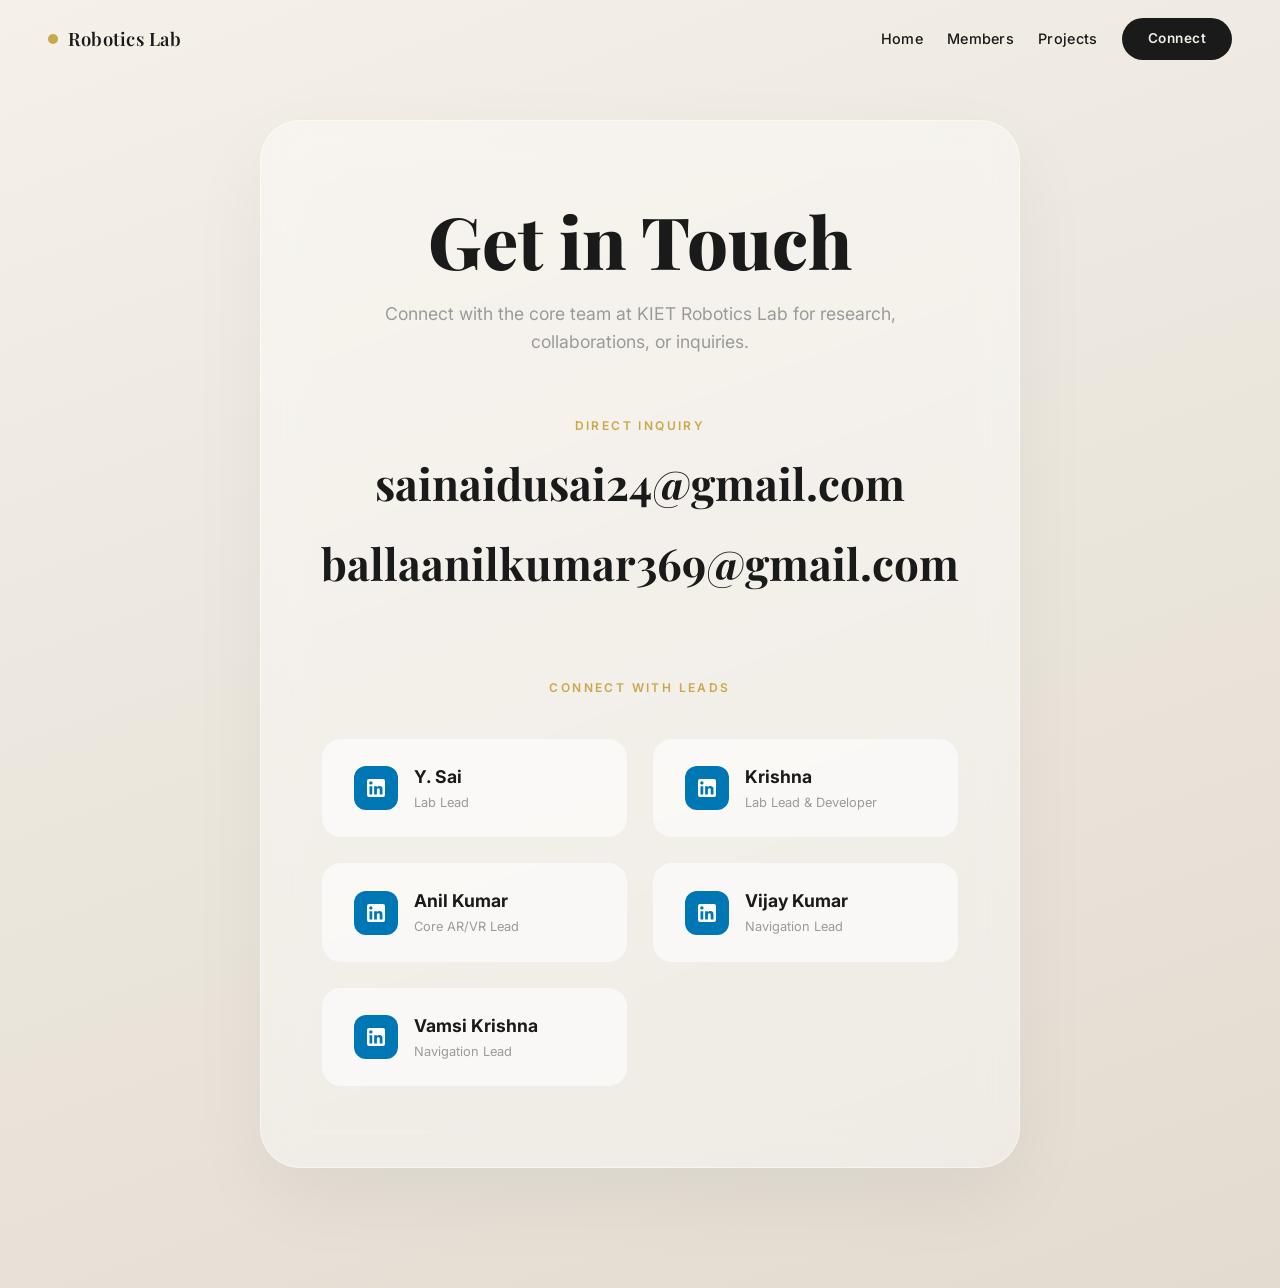
==== join.html @ 23277a47 "Add files via upload" ====
<!DOCTYPE html>
<html lang="en">

<head>
  <meta charset="UTF-8">
  <meta name="viewport" content="width=device-width, initial-scale=1.0">
  <title>Connect — KRL</title>
  <link rel="stylesheet" href="style.css?v=3">
  <style>
    /* Contact Panel Specific Styles */
    body.page-join {
      background: linear-gradient(160deg, #f5f0e8 0%, #ede8df 40%, #e2dbd0 100%);
      min-height: 100vh;
      color: #1a1a1a;
      display: flex;
      flex-direction: column;
    }

    .contact-panel {
      max-width: 900px;
      margin: 120px auto;
      padding: 80px 60px;
      background: rgba(255, 255, 255, 0.4);
      backdrop-filter: blur(20px);
      border-radius: 40px;
      border: 1px solid rgba(255, 255, 255, 0.5);
      box-shadow: 0 30px 80px rgba(0, 0, 0, 0.05);
      text-align: center;
      opacity: 0;
      transform: translateY(30px);
      animation: panelFadeIn 0.8s cubic-bezier(0.16, 1, 0.3, 1) forwards 0.4s;
    }

    @keyframes panelFadeIn {
      to {
        opacity: 1;
        transform: translateY(0);
      }
    }

    .panel-header {
      margin-bottom: 60px;
    }

    .panel-header h1 {
      font-family: var(--serif);
      font-size: clamp(40px, 6vw, 72px);
      font-weight: 800;
      line-height: 1.1;
      margin-bottom: 20px;
    }

    .panel-header p {
      font-size: 1.1rem;
      color: var(--grey);
      max-width: 600px;
      margin: 0 auto;
    }

    /* Email Section */
    .email-container {
      margin-bottom: 80px;
    }

    .email-label {
      font-size: 0.75rem;
      font-weight: 600;
      letter-spacing: 0.2em;
      text-transform: uppercase;
      color: var(--gold);
      margin-bottom: 12px;
    }

    .contact-email-link {
      font-family: var(--serif);
      font-size: clamp(24px, 4vw, 44px);
      font-weight: 700;
      color: var(--text);
      text-decoration: none;
      transition: all 0.3s var(--ease-expo);
      display: inline-block;
      position: relative;
    }

    .contact-email-link::after {
      content: '';
      position: absolute;
      bottom: -4px;
      left: 0;
      width: 100%;
      height: 2px;
      background: var(--gold);
      transform: scaleX(0);
      transform-origin: right;
      transition: transform 0.45s var(--ease-expo);
    }

    .contact-email-link:hover::after {
      transform: scaleX(1);
      transform-origin: left;
    }

    .contact-email-link:hover {
      color: var(--gold);
      transform: translateY(-2px);
    }

    /* LinkedIn Grid */
    .linkedin-section {
      text-align: left;
    }

    .linkedin-label {
      font-size: 0.75rem;
      font-weight: 600;
      letter-spacing: 0.2em;
      text-transform: uppercase;
      color: var(--gold);
      margin-bottom: 40px;
      text-align: center;
    }

    .linkedin-grid {
      display: grid;
      grid-template-columns: repeat(2, 1fr);
      gap: 24px;
    }

    .linkedin-card {
      background: rgba(255, 255, 255, 0.6);
      padding: 24px 32px;
      border-radius: 20px;
      display: flex;
      align-items: center;
      gap: 16px;
      text-decoration: none;
      color: var(--text);
      border: 1px solid rgba(0, 0, 0, 0.04);
      transition: all 0.3s var(--ease-expo);
      cursor: none;
    }

    .linkedin-card:hover {
      background: white;
      transform: translateY(-5px);
      box-shadow: 0 15px 40px rgba(0, 77, 181, 0.08);
      border-color: #0077b5;
    }

    .linkedin-icon {
      width: 44px;
      height: 44px;
      background: #0077b5;
      color: white;
      border-radius: 12px;
      display: flex;
      align-items: center;
      justify-content: center;
      flex-shrink: 0;
    }

    .linkedin-info h3 {
      font-size: 1.1rem;
      font-weight: 700;
      margin-bottom: 2px;
    }

    .linkedin-info p {
      font-size: 0.8rem;
      color: var(--grey);
    }

    @media (max-width: 768px) {
      .contact-panel {
        margin: 80px 24px;
        padding: 60px 24px;
      }

      .linkedin-grid {
        grid-template-columns: 1fr;
      }

      .contact-email-link {
        font-size: 20px;
      }
    }
  </style>
</head>

<body class="page-join">

  <div class="page-loader" id="pageLoader">
    <div class="loader-text">KRL</div>
  </div>

  <div class="cursor-dot" id="cursorDot"></div>

  <nav class="navbar" id="navbar">
    <a href="index.html" class="navbar-brand">
      <span class="navbar-dot"></span>
      Robotics Lab
    </a>
    <button class="navbar-toggle" id="navToggle" aria-label="Toggle navigation">
      <span></span><span></span><span></span>
    </button>
    <div class="navbar-right" id="navMenu">
      <a href="index.html" class="navbar-link">Home</a>
      <a href="members.html" class="navbar-link">Members</a>
      <a href="projects.html" class="navbar-link">Projects</a>
      <a href="join.html" class="btn-join">Connect</a>
    </div>
  </nav>

  <div class="contact-panel">
    <div class="panel-header">
      <h1>Get in Touch</h1>
      <p>Connect with the core team at KIET Robotics Lab for research, collaborations, or inquiries.</p>
    </div>

    <div class="email-container">
      <div class="email-label">Direct Inquiry</div>
      <div style="display: flex; flex-direction: column; gap: 10px;">
        <a href="https://mail.google.com/mail/?view=cm&fs=1&to=sainaidusai24@gmail.com" target="_blank"
          class="contact-email-link">
          sainaidusai24@gmail.com
        </a>
        <a href="https://mail.google.com/mail/?view=cm&fs=1&to=ballaanilkumar369@gmail.com" target="_blank"
          class="contact-email-link">
          ballaanilkumar369@gmail.com
        </a>
      </div>
    </div>

    <div class="linkedin-section">
      <div class="linkedin-label">Connect with Leads</div>
      <div class="linkedin-grid">

        <a href="https://www.linkedin.com/in/saiyakkati/" target="_blank" class="linkedin-card">
          <div class="linkedin-icon">
            <svg width="24" height="24" viewBox="0 0 24 24" fill="currentColor">
              <path
                d="M19 3a2 2 0 0 1 2 2v14a2 2 0 0 1-2 2H5a2 2 0 0 1-2-2V5a2 2 0 0 1 2-2h14m-.5 15.5v-5.3a3.26 3.26 0 0 0-3.26-3.26c-.85 0-1.84.52-2.32 1.3v-1.11h-2.79v8.37h2.79v-4.93c0-.77.62-1.4 1.39-1.4a1.4 1.4 0 0 1 1.4 1.4v4.93h2.79M6.88 8.56a1.68 1.68 0 0 0 1.68-1.68c0-.93-.75-1.69-1.68-1.69a1.69 1.69 0 0 0-1.69 1.69c0 .93.76 1.68 1.69 1.68m1.39 9.94v-8.37H5.5v8.37h2.77z" />
            </svg>
          </div>
          <div class="linkedin-info">
            <h3>Y. Sai</h3>
            <p>Lab Lead</p>
          </div>
        </a>

        <a href="https://linkedin.com/in/krishnadune" target="_blank" class="linkedin-card">
          <div class="linkedin-icon">
            <svg width="24" height="24" viewBox="0 0 24 24" fill="currentColor">
              <path
                d="M19 3a2 2 0 0 1 2 2v14a2 2 0 0 1-2 2H5a2 2 0 0 1-2-2V5a2 2 0 0 1 2-2h14m-.5 15.5v-5.3a3.26 3.26 0 0 0-3.26-3.26c-.85 0-1.84.52-2.32 1.3v-1.11h-2.79v8.37h2.79v-4.93c0-.77.62-1.4 1.39-1.4a1.4 1.4 0 0 1 1.4 1.4v4.93h2.79M6.88 8.56a1.68 1.68 0 0 0 1.68-1.68c0-.93-.75-1.69-1.68-1.69a1.69 1.69 0 0 0-1.69 1.69c0 .93.76 1.68 1.69 1.68m1.39 9.94v-8.37H5.5v8.37h2.77z" />
            </svg>
          </div>
          <div class="linkedin-info">
            <h3>Krishna</h3>
            <p>Lab Lead & Developer</p>
          </div>
        </a>

        <a href="https://www.linkedin.com/in/anil3423/" target="_blank" class="linkedin-card">
          <div class="linkedin-icon">
            <svg width="24" height="24" viewBox="0 0 24 24" fill="currentColor">
              <path
                d="M19 3a2 2 0 0 1 2 2v14a2 2 0 0 1-2 2H5a2 2 0 0 1-2-2V5a2 2 0 0 1 2-2h14m-.5 15.5v-5.3a3.26 3.26 0 0 0-3.26-3.26c-.85 0-1.84.52-2.32 1.3v-1.11h-2.79v8.37h2.79v-4.93c0-.77.62-1.4 1.39-1.4a1.4 1.4 0 0 1 1.4 1.4v4.93h2.79M6.88 8.56a1.68 1.68 0 0 0 1.68-1.68c0-.93-.75-1.69-1.68-1.69a1.69 1.69 0 0 0-1.69 1.69c0 .93.76 1.68 1.69 1.68m1.39 9.94v-8.37H5.5v8.37h2.77z" />
            </svg>
          </div>
          <div class="linkedin-info">
            <h3>Anil Kumar</h3>
            <p>Core AR/VR Lead</p>
          </div>
        </a>

        <a href="https://www.linkedin.com/in/vijay-kumar-gorli/" target="_blank" class="linkedin-card">
          <div class="linkedin-icon">
            <svg width="24" height="24" viewBox="0 0 24 24" fill="currentColor">
              <path
                d="M19 3a2 2 0 0 1 2 2v14a2 2 0 0 1-2 2H5a2 2 0 0 1-2-2V5a2 2 0 0 1 2-2h14m-.5 15.5v-5.3a3.26 3.26 0 0 0-3.26-3.26c-.85 0-1.84.52-2.32 1.3v-1.11h-2.79v8.37h2.79v-4.93c0-.77.62-1.4 1.39-1.4a1.4 1.4 0 0 1 1.4 1.4v4.93h2.79M6.88 8.56a1.68 1.68 0 0 0 1.68-1.68c0-.93-.75-1.69-1.68-1.69a1.69 1.69 0 0 0-1.69 1.69c0 .93.76 1.68 1.69 1.68m1.39 9.94v-8.37H5.5v8.37h2.77z" />
            </svg>
          </div>
          <div class="linkedin-info">
            <h3>Vijay Kumar</h3>
            <p>Navigation Lead</p>
          </div>
        </a>

        <a href="https://www.linkedin.com/in/vamsi-krishna-vechalapu-a44792310/" target="_blank" class="linkedin-card">
          <div class="linkedin-icon">
            <svg width="24" height="24" viewBox="0 0 24 24" fill="currentColor">
              <path
                d="M19 3a2 2 0 0 1 2 2v14a2 2 0 0 1-2 2H5a2 2 0 0 1-2-2V5a2 2 0 0 1 2-2h14m-.5 15.5v-5.3a3.26 3.26 0 0 0-3.26-3.26c-.85 0-1.84.52-2.32 1.3v-1.11h-2.79v8.37h2.79v-4.93c0-.77.62-1.4 1.39-1.4a1.4 1.4 0 0 1 1.4 1.4v4.93h2.79M6.88 8.56a1.68 1.68 0 0 0 1.68-1.68c0-.93-.75-1.69-1.68-1.69a1.69 1.69 0 0 0-1.69 1.69c0 .93.76 1.68 1.69 1.68m1.39 9.94v-8.37H5.5v8.37h2.77z" />
            </svg>
          </div>
          <div class="linkedin-info">
            <h3>Vamsi Krishna</h3>
            <p>Navigation Lead</p>
          </div>
        </a>

      </div>
    </div>
  </div>

  <script src="script.js?v=3"></script>
</body>

</html>
---- style.css ----
@import url('https://fonts.googleapis.com/css2?family=Dancing+Script:wght@400;700&family=Inter:wght@300;400;500;600;700&family=Playfair+Display:ital,wght@0,400;0,600;0,700;0,800;1,400&display=swap');

*, *::before, *::after {
  margin: 0;
  padding: 0;
  box-sizing: border-box;
}

:root {
  --bg: #f0ede6;
  --text: #1a1a1a;
  --grey: #9a9a9a;
  --gold: #c9a84c;
  --white: #ffffff;
  --serif: 'Playfair Display', Georgia, serif;
  --sans: 'Inter', -apple-system, sans-serif;
  --cursive: 'Dancing Script', cursive;
  --ease-expo: cubic-bezier(0.16, 1, 0.3, 1);
}

html {
  font-size: 16px;
  cursor: none;
}

body {
  font-family: var(--sans);
  background-color: var(--bg);
  color: var(--text);
  line-height: 1.6;
  overflow-x: hidden;
  -webkit-font-smoothing: antialiased;
  cursor: none;
}

a {
  text-decoration: none;
  color: inherit;
  transition: all 0.3s var(--ease-expo);
  cursor: none;
}

.lead-mention {
  color: var(--gold);
  font-weight: 700;
  position: relative;
  display: inline-block;
  padding: 0 4px;
  background: rgba(201, 168, 76, 0.05);
  border-radius: 4px;
  transition: all 0.3s var(--ease-expo);
  z-index: 10;
  pointer-events: auto; 
}

.lead-mention::after {
  content: '';
  position: absolute;
  bottom: 0;
  left: 0;
  width: 100%;
  height: 2px;
  background: var(--gold);
  transform: scaleX(0);
  transform-origin: right;
  transition: transform 0.45s var(--ease-expo);
}

.lead-mention:hover::after {
  transform: scaleX(1);
  transform-origin: left;
}

.lead-mention:hover {
  background: rgba(201, 168, 76, 0.15);
  transform: translateY(-1px);
}

button, [onclick] { cursor: none; }

img, video {
  max-width: 100%;
  display: block;
}

.cursor-dot {
  position: fixed;
  top: 0;
  left: 0;
  width: 12px;
  height: 12px;
  background: var(--text);
  border-radius: 50%;
  pointer-events: none;
  z-index: 9999;
  transition: width 0.25s ease, height 0.25s ease, background 0.25s ease, margin 0.25s ease, opacity 0.3s ease;
  margin-left: -6px;
  margin-top: -6px;
  opacity: 0;
}

.cursor-dot.hovering {
  width: 40px;
  height: 40px;
  background: transparent;
  border: 2px solid var(--text);
  margin-left: -20px;
  margin-top: -20px;
}

.scroll-progress {
  position: fixed;
  top: 0;
  left: 0;
  height: 3px;
  background: var(--gold);
  z-index: 10000;
  width: 0%;
  transition: width 0.1s linear;
}

.page-loader {
  position: fixed;
  inset: 0;
  z-index: 99999;
  background: var(--bg);
  display: flex;
  align-items: center;
  justify-content: center;
  transition: opacity 0.6s ease, visibility 0.6s ease;
}

.page-loader.hidden {
  opacity: 0;
  visibility: hidden;
  pointer-events: none;
}

.page-loader .loader-text {
  font-family: var(--serif);
  font-size: clamp(36px, 5vw, 64px);
  font-weight: 800;
  color: var(--text);
  opacity: 0;
  animation: loaderFade 1.2s ease forwards;
}

@keyframes loaderFade {
  0%   { opacity: 0; transform: translateY(10px); }
  40%  { opacity: 1; transform: translateY(0); }
  80%  { opacity: 1; }
  100% { opacity: 0; }
}

html {
  scroll-snap-type: y mandatory;
}

.section-inner {
  min-height: 100vh;
  width: 100%;
  scroll-snap-align: start;
  overflow: hidden;
  background: var(--bg);
  position: relative;

  opacity: 0;
  transform: translateY(60px);
  transition: opacity 0.9s cubic-bezier(0.22, 1, 0.36, 1),
              transform 0.9s cubic-bezier(0.22, 1, 0.36, 1);
}

.section-inner.section-visible {
  opacity: 1;
  transform: translateY(0);
}

.section-inner.active {
  opacity: 1;
  transform: translateY(0);
}

#heroInner {
  opacity: 1 !important;
  transform: none !important;
}

.navbar {
  position: fixed;
  top: 0;
  left: 0;
  right: 0;
  z-index: 1000;
  display: flex;
  align-items: center;
  justify-content: space-between;
  padding: 18px 48px;
  transition: background 0.4s ease, backdrop-filter 0.4s ease;
}

.navbar.scrolled {
  background: rgba(240, 237, 230, 0.75);
  backdrop-filter: blur(16px);
  -webkit-backdrop-filter: blur(16px);
}

.navbar-brand {
  display: flex;
  align-items: center;
  gap: 10px;
  font-family: var(--serif);
  font-size: 1.15rem;
  font-weight: 600;
  letter-spacing: 0.5px;
}

.navbar-dot {
  width: 10px;
  height: 10px;
  background: var(--gold);
  border-radius: 50%;
  display: inline-block;
}

.navbar-right {
  display: flex;
  align-items: center;
  gap: 24px;
}

.nav-section-indicator {
  display: flex;
  align-items: center;
  gap: 8px;
  padding: 6px 16px;
  border-radius: 999px;
  border: 1px solid rgba(26, 26, 26, 0.12);
  font-size: 0.82rem;
  font-weight: 500;
  color: var(--grey);
  transition: border-color 0.3s ease;
}

.nav-section-dot {
  width: 6px;
  height: 6px;
  background: var(--gold);
  border-radius: 50%;
  flex-shrink: 0;
}

#navSectionLabel {
  transition: opacity 0.15s ease;
}

.navbar-link {
  font-size: 0.9rem;
  font-weight: 500;
  letter-spacing: 0.3px;
  color: var(--text);
  transition: color 0.2s ease;
}

.navbar-link:hover {
  color: var(--gold);
}

.btn-join {
  background: var(--text);
  color: var(--bg);
  padding: 10px 26px;
  border-radius: 999px;
  font-size: 0.85rem;
  font-weight: 600;
  letter-spacing: 0.5px;
  border: none;
  cursor: none;
  transition: background 0.3s, transform 0.2s;
}

.btn-join:hover {
  background: #333;
  transform: translateY(-1px);
}

.hero-bg-text {
  position: absolute;
  top: 50%;
  left: 50%;
  transform: translate(-50%, -50%);
  font-family: var(--serif);
  font-size: clamp(80px, 15vw, 220px);
  font-weight: 800;
  color: rgba(26, 26, 26, 0.04);
  letter-spacing: 20px;
  white-space: nowrap;
  user-select: none;
  z-index: 0;
  transition: opacity 0.6s ease, transform 0.6s ease;
}

.hero-spline-container {
  position: absolute;
  inset: 0;
  z-index: 1;
  transition: opacity 0.6s ease, transform 0.6s ease;
}

.hero-spline-container spline-viewer {
  width: 100%;
  height: 100%;
  display: block;
}

.hero-scroll-hint {
  position: absolute;
  bottom: 32px;
  left: 50%;
  transform: translateX(-50%);
  z-index: 3;
  display: flex;
  flex-direction: column;
  align-items: center;
  gap: 8px;
  opacity: 0.5;
  animation: scrollBounce 2s ease infinite;
}

.hero-scroll-hint span {
  font-size: 0.7rem;
  letter-spacing: 3px;
  text-transform: uppercase;
  color: var(--grey);
}

.hero-scroll-hint .scroll-line {
  width: 1px;
  height: 40px;
  background: var(--grey);
  animation: scrollLine 2s ease infinite;
}

@keyframes scrollBounce {
  0%, 100% { transform: translateX(-50%) translateY(0); }
  50%       { transform: translateX(-50%) translateY(8px); }
}

@keyframes scrollLine {
  0%   { transform: scaleY(0); transform-origin: top; }
  50%  { transform: scaleY(1); transform-origin: top; }
  51%  { transform-origin: bottom; }
  100% { transform: scaleY(0); transform-origin: bottom; }
}

#visionInner {
  display: flex;
  flex-direction: column;
  justify-content: center;
  padding: 80px;
}

#visionInner .vision-header {
  transform: translateY(60px);
  opacity: 0;
  transition: transform 0.9s var(--ease-expo) 0.15s,
              opacity  0.7s ease 0.15s;
}

#visionInner.active .vision-header {
  transform: translateY(0);
  opacity: 1;
}

#visionInner .vision-cards {
  transform: translateY(90px);
  opacity: 0;
  transition: transform 0.9s var(--ease-expo) 0.3s,
              opacity  0.7s ease 0.3s;
}

#visionInner.active .vision-cards {
  transform: translateY(0);
  opacity: 1;
}

.vision-label {
  font-size: 0.7rem;
  letter-spacing: 4px;
  text-transform: uppercase;
  color: var(--gold);
  font-weight: 600;
  margin-bottom: 12px;
}

.vision-header {
  margin-bottom: 60px;
}

.vision-header h2 {
  font-family: var(--serif);
  font-size: clamp(36px, 5vw, 56px);
  font-weight: 700;
  color: var(--text);
  margin-bottom: 12px;
}

.vision-header .underline-bar {
  width: 60px;
  height: 4px;
  background: var(--gold);
  border-radius: 2px;
}

.vision-cards {
  display: grid;
  grid-template-columns: repeat(3, 1fr);
  gap: 32px;
}

.vision-card {
  background: var(--white);
  border-radius: 16px;
  padding: 40px 32px;
  box-shadow: 0 4px 24px rgba(0, 0, 0, 0.05);
  transition: transform 0.4s ease, box-shadow 0.3s ease;
  will-change: transform;
  cursor: default;
}

.vision-card:hover {
  box-shadow: 0 8px 40px rgba(0, 0, 0, 0.08);
}

.vision-card h3 {
  font-family: var(--serif);
  font-size: 1.35rem;
  font-weight: 700;
  color: var(--text);
  margin-bottom: 14px;
}

.vision-card p {
  font-size: 0.95rem;
  color: var(--grey);
  line-height: 1.7;
}

#aboutInner {
  display: flex;
  flex-direction: column;
  justify-content: center;
  padding: 80px;
}

.about-hr {
  width: 0;
  height: 1px;
  background: rgba(26, 26, 26, 0.15);
  margin-bottom: 48px;
  transition: width 0.8s var(--ease-expo) 0.05s;
}

#aboutInner.active .about-hr {
  width: 100%;
}

#aboutInner .about-video-wrap {
  transform: translateX(80px);
  opacity: 0;
  transition: transform 0.9s var(--ease-expo) 0.2s,
              opacity  0.7s ease 0.2s;
}

#aboutInner.active .about-video-wrap {
  transform: translateX(0);
  opacity: 1;
}

#aboutInner .about-text {
  transform: translateX(-80px);
  opacity: 0;
  transition: transform 0.9s var(--ease-expo) 0.3s,
              opacity  0.7s ease 0.3s;
}

#aboutInner.active .about-text {
  transform: translateX(0);
  opacity: 1;
}

.about-grid {
  display: grid;
  grid-template-columns: 1fr 1fr;
  gap: 80px;
  align-items: center;
  width: 100%;
}

.about-video-wrap {
  border-radius: 20px;
  overflow: hidden;
  box-shadow: 0 8px 40px rgba(0, 0, 0, 0.1);
}

.about-video-wrap video {
  width: 100%;
  display: block;
}

.about-text .label {
  font-size: 0.75rem;
  letter-spacing: 4px;
  text-transform: uppercase;
  color: var(--gold);
  font-weight: 600;
  margin-bottom: 16px;
}

.about-text h2 {
  font-family: var(--serif);
  font-size: clamp(28px, 3.5vw, 44px);
  font-weight: 700;
  margin-bottom: 20px;
  color: var(--text);
}

.about-text .body-text {
  font-size: 0.95rem;
  line-height: 1.8;
  color: var(--text);
  margin-bottom: 32px;
}

.about-text .body-text .word {
  transition: color 0.3s ease;
  display: inline;
}

.about-stats {
  display: flex;
  gap: 48px;
}

.stat-block .stat-number {
  font-family: var(--serif);
  font-size: clamp(28px, 2.5vw, 40px);
  font-weight: 700;
  color: var(--text);
}

.stat-block .stat-label {
  font-size: 0.8rem;
  color: var(--grey);
  letter-spacing: 1px;
  text-transform: uppercase;
  margin-top: 4px;
}

#projectsInner {
  position: relative;
  overflow: hidden;
}

.projects-waves {
  position: absolute;
  top: 0;
  left: 0;
  width: 100%;
  height: 100%;
  z-index: 0;
  clip-path: inset(0 100% 0 0);
  transition: clip-path 1.2s var(--ease-expo) 0.15s;
}

#projectsInner.active .projects-waves {
  clip-path: inset(0 0% 0 0);
}

.projects-waves svg {
  position: absolute;
  width: 140%;
  left: -20%;
}

.wave-1 { top: -10%; }
.wave-2 { top: 20%; }
.wave-3 { top: 50%; }

.projects-top-label {
  position: absolute;
  top: 100px;
  right: 80px;
  z-index: 10;
  font-size: 0.65rem;
  letter-spacing: 3px;
  text-transform: uppercase;
  color: var(--grey);
  transform: translateY(60px);
  opacity: 0;
  transition: transform 0.9s var(--ease-expo) 0.2s,
              opacity  0.7s ease 0.2s;
}

#projectsInner.active .projects-top-label {
  transform: translateY(0);
  opacity: 1;
}

.projects-scatter {
  position: absolute;
  inset: 0;
  z-index: 10;
  transform: translateY(60px);
  opacity: 0;
  transition: transform 0.9s var(--ease-expo) 0.3s,
              opacity  0.7s ease 0.3s;
}

#projectsInner.active .projects-scatter {
  transform: translateY(0);
  opacity: 1;
}

.project-pill {
  position: absolute;
  background: var(--white);
  border-radius: 999px;
  padding: 14px 28px;
  box-shadow: 0 4px 20px rgba(0, 0, 0, 0.06);
  font-size: 0.9rem;
  color: var(--text);
  cursor: none;
  transition: transform 0.3s ease, box-shadow 0.3s ease;
  white-space: nowrap;
  z-index: 10;
}

.project-pill:hover {
  transform: scale(1.05);
  box-shadow: 0 6px 30px rgba(201, 168, 76, 0.18);
}

.project-pill:nth-child(1) { top: 12%; left: 8%;  animation: float-1 5s ease-in-out infinite alternate; }
.project-pill:nth-child(2) { top: 20%; left: 55%; animation: float-2 6s ease-in-out 0.3s infinite alternate; }
.project-pill:nth-child(3) { top: 35%; left: 18%; animation: float-3 5.5s ease-in-out 0.6s infinite alternate; }
.project-pill:nth-child(4) { top: 40%; left: 62%; animation: float-4 4.5s ease-in-out 0.9s infinite alternate; }
.project-pill:nth-child(5) { top: 55%; left: 5%;  animation: float-5 6.5s ease-in-out 1.2s infinite alternate; }
.project-pill:nth-child(6) { top: 58%; left: 44%; animation: float-6 5s ease-in-out 1.5s infinite alternate; }
.project-pill:nth-child(7) { top: 72%; left: 22%; animation: float-1 5.8s ease-in-out 1.8s infinite alternate; }
.project-pill:nth-child(8) { top: 74%; left: 60%; animation: float-2 4.8s ease-in-out 2.1s infinite alternate; }
.project-pill:nth-child(9) { top: 15%; left: 35%; animation: float-3 5.2s ease-in-out 2.4s infinite alternate; }
.project-pill:nth-child(10) { top: 28%; left: 78%; animation: float-4 4.7s ease-in-out 2.7s infinite alternate; }
.project-pill:nth-child(11) { top: 48%; left: 85%; animation: float-5 6s ease-in-out 3.0s infinite alternate; }
.project-pill:nth-child(12) { top: 68%; left: 78%; animation: float-6 5.5s ease-in-out 3.3s infinite alternate; }

.projects-cursive {
  position: absolute;
  bottom: 40px;
  right: 80px;
  z-index: 10;
  font-family: var(--cursive);
  font-size: clamp(28px, 4vw, 52px);
  color: #b8a090;
  opacity: 0;
  pointer-events: none;
  transition: opacity 0.8s ease 0.5s;
}

#projectsInner.active .projects-cursive {
  opacity: 0.7;
}

#membersInner {
  overflow: hidden;
}

.members-heading {
  position: absolute;
  top: 60px;
  left: 50%;
  transform: translateX(-50%) scale(1.4);
  opacity: 0;
  z-index: 10;
  text-align: center;
  white-space: nowrap;
  pointer-events: none;
  transition: transform 0.6s var(--ease-expo),
              opacity  0.4s ease;
}

#membersInner.active .members-heading {
  transform: translateX(-50%) scale(1);
  opacity: 1;
}

.members-heading h2 {
  font-family: var(--serif);
  font-size: clamp(64px, 9vw, 130px);
  font-weight: 800;
  line-height: 1;
  color: var(--text);
}

.members-scatter {
  position: absolute;
  inset: 0;
  z-index: 5;
}

.member-name {
  position: absolute;
  white-space: nowrap;
  cursor: none;
  opacity: 0;
  left: 50%;
  top: 50%;
  transform: translate(-50%, -50%) scale(0);
  transition: left 0.8s var(--ease-expo),
              top  0.8s var(--ease-expo),
              transform 0.8s var(--ease-expo),
              opacity 0.5s ease;
}

@media (max-width: 768px) {
  #membersInner {
    height: auto !important;
    min-height: 100vh;
    scroll-snap-align: none; 
    display: block;
    padding-bottom: 80px;
  }

  .members-heading {
    position: relative;
    top: 0;
    left: 0;
    transform: none !important;
    opacity: 1 !important;
    padding: 100px 24px 40px;
    text-align: left;
  }

  .members-heading h2 {
    font-size: 64px;
    line-height: 0.9;
  }

  .members-scatter {
    position: relative;
    inset: auto;
    display: flex;
    flex-wrap: wrap;
    gap: 12px;
    padding: 0 24px;
    justify-content: flex-start;
    align-items: center;
  }

  .member-name {
    position: relative !important;
    left: auto !important;
    top: auto !important;
    transform: none !important;
    opacity: 1 !important;
    margin: 0;
    display: inline-block;
    padding: 0;
    background: transparent !important;
    border: none !important;
  }

  .member-senior {
    font-family: var(--serif);
    font-size: 24px;
    font-weight: 700;
    color: var(--text) !important;
    margin-right: 15px;
  }

  .member-junior {
    font-family: var(--sans);
    font-size: 14px;
    font-weight: 400;
    color: #888888 !important;
  }

  .members-scatter {
    position: relative;
    inset: auto;
    display: flex;
    flex-wrap: wrap;
    gap: 16px 20px;
    padding: 0 24px;
    justify-content: center;
    align-items: center;
  }

  .member-name:hover {
    transform: translateY(-2px);
  }

  .members-heading, .members-scatter .member-name {
     animation: mobileFadeIn 0.6s ease forwards;
  }
}

@keyframes mobileFadeIn {
  from { opacity: 0; transform: translateY(10px); }
  to { opacity: 1; transform: translateY(0); }
}

.member-name:hover {
  color: var(--text) !important;
  transform: translate(-50%, -50%) scale(1.08);
}

.member-senior {
  font-family: var(--serif);
  font-size: clamp(22px, 3vw, 42px);
  font-weight: 700;
  color: var(--text);
}

.member-senior:hover {
  text-shadow: 0 0 20px rgba(201, 168, 76, 0.4);
}

.member-junior {
  font-size: clamp(11px, 1.4vw, 18px);
  font-weight: 400;
  color: #888888;
}

@keyframes float-1 {
  0%, 100% { transform: translate(-50%, -50%) translateY(0px); }
  50%       { transform: translate(-50%, -50%) translateY(-12px); }
}

@keyframes float-2 {
  0%, 100% { transform: translate(-50%, -50%) translate(0px, 0px); }
  50%       { transform: translate(-50%, -50%) translate(6px, -8px); }
}

@keyframes float-3 {
  0%, 100% { transform: translate(-50%, -50%) translateY(0px); }
  50%       { transform: translate(-50%, -50%) translateY(10px); }
}

@keyframes float-4 {
  0%, 100% { transform: translate(-50%, -50%) translate(0px, 0px); }
  50%       { transform: translate(-50%, -50%) translate(-8px, -6px); }
}

@keyframes float-5 {
  0%, 100% { transform: translate(-50%, -50%) translateY(0px); }
  50%       { transform: translate(-50%, -50%) translateY(14px); }
}

@keyframes float-6 {
  0%, 100% { transform: translate(-50%, -50%) translateX(0px); }
  50%       { transform: translate(-50%, -50%) translateX(-10px); }
}

.member-name.float-1 { animation: float-1 ease-in-out infinite alternate; }
.member-name.float-2 { animation: float-2 ease-in-out infinite alternate; }
.member-name.float-3 { animation: float-3 ease-in-out infinite alternate; }
.member-name.float-4 { animation: float-4 ease-in-out infinite alternate; }
.member-name.float-5 { animation: float-5 ease-in-out infinite alternate; }
.member-name.float-6 { animation: float-6 ease-in-out infinite alternate; }

.footer {
  padding: 40px 48px;
  text-align: center;
  font-size: 0.8rem;
  color: var(--grey);
  border-top: 1px solid rgba(26, 26, 26, 0.06);
  background: var(--bg);
}

.footer span {
  color: var(--gold);
}

.page-projects {
  background: #0f0f0f;
  min-height: 100vh;
  color: #e0e0e0;
}

.page-projects .navbar {
  background: transparent;
}

.page-projects .navbar.scrolled {
  background: rgba(15, 15, 15, 0.85);
  backdrop-filter: blur(16px);
}

.page-projects .navbar-brand,
.page-projects .navbar-link {
  color: #e0e0e0;
}

.page-projects .btn-join {
  background: var(--gold);
  color: #0f0f0f;
}

.page-projects .navbar-toggle span {
  background: #e0e0e0;
}

.page-projects .cursor-dot {
  mix-blend-mode: difference;
}

.page-projects .nav-section-indicator {
  border-color: rgba(255, 255, 255, 0.15);
  color: #888;
}

.projects-page-header {
  padding: 140px 80px 60px;
  text-align: center;
}

.projects-page-header h1 {
  font-family: var(--serif);
  font-size: clamp(40px, 6vw, 72px);
  font-weight: 700;
  color: #f0ede6;
  margin-bottom: 12px;
}

.projects-page-header p {
  color: #888;
  font-size: 1rem;
  max-width: 600px;
  margin: 0 auto;
}

.projects-page-layout {
  display: flex;
  gap: 40px;
  padding: 40px 80px 100px;
  max-width: 1400px;
  margin: 0 auto;
}

.projects-filter {
  position: sticky;
  top: 100px;
  align-self: flex-start;
  width: 200px;
  flex-shrink: 0;
  display: flex;
  flex-direction: column;
  gap: 8px;
}

.filter-btn {
  background: none;
  border: 1px solid #2a2a2a;
  border-radius: 999px;
  color: #888;
  padding: 10px 20px;
  font-size: 0.82rem;
  font-weight: 500;
  font-family: var(--sans);
  cursor: none;
  transition: all 0.25s ease;
  text-align: left;
  letter-spacing: 0.3px;
}

.filter-btn:hover {
  border-color: #555;
  color: #ccc;
}

.filter-btn.active {
  background: var(--gold);
  border-color: var(--gold);
  color: #0f0f0f;
  font-weight: 600;
}

.projects-grid-wrap {
  flex: 1;
  display: grid;
  grid-template-columns: repeat(auto-fill, minmax(320px, 1fr));
  gap: 24px;
  align-content: start;
}

.project-card-full {
  background: #1a1a1a;
  border: 1px solid #2a2a2a;
  border-radius: 14px;
  padding: 28px;
  transition: transform 0.3s ease, box-shadow 0.3s ease, border-left-color 0.3s ease;
  cursor: default;
  border-left: 4px solid transparent;
  opacity: 0;
  transform: translateY(20px);
  animation: cardFadeIn 0.5s ease forwards;
}

.project-card-full.card-hidden {
  display: none;
}

.project-card-full:hover {
  transform: translateY(-4px);
  box-shadow: 0 8px 40px rgba(201, 168, 76, 0.1);
  border-left-color: var(--gold);
}

.project-domain-badge {
  display: inline-block;
  padding: 4px 14px;
  border-radius: 999px;
  font-size: 0.7rem;
  font-weight: 600;
  letter-spacing: 0.5px;
  margin-bottom: 16px;
}

.badge-robotics    { background: #e8f0f8; color: #1a2f4a; }
.badge-nlp         { background: #e8f8ee; color: #1a4a2f; }
.badge-cv          { background: #f0e8f8; color: #2f1a4a; }
.badge-robotic-arm { background: #f8e8e8; color: #4a1a1a; }

.project-card-full h3 {
  font-family: var(--serif);
  font-size: 1.15rem;
  font-weight: 600;
  color: #f0ede6;
  margin-bottom: 14px;
  line-height: 1.4;
}

.project-card-divider {
  height: 1px;
  background: #2a2a2a;
  margin: 14px 0;
}

.project-card-member {
  font-size: 0.82rem;
  color: #777;
  margin-bottom: 16px;
  line-height: 1.6;
}

.project-tags {
  display: flex;
  flex-wrap: wrap;
  gap: 8px;
}

.project-tag {
  background: rgba(201, 168, 76, 0.12);
  color: var(--gold);
  padding: 4px 14px;
  border-radius: 999px;
  font-size: 0.72rem;
  font-weight: 600;
  letter-spacing: 0.5px;
}

@keyframes cardFadeIn {
  to { opacity: 1; transform: translateY(0); }
}

.page-members {
  background: var(--bg);
  min-height: 100vh;
}

.members-page-header {
  padding: 140px 80px 60px;
  text-align: center;
}

.members-page-header h1 {
  font-family: var(--serif);
  font-size: clamp(40px, 6vw, 72px);
  font-weight: 700;
  color: var(--text);
  margin-bottom: 12px;
}

.members-page-header p {
  color: var(--grey);
  font-size: 1rem;
  max-width: 550px;
  margin: 0 auto;
}

.members-grid {
  display: grid;
  grid-template-columns: repeat(3, 1fr);
  gap: 24px;
  padding: 0 80px 100px;
  max-width: 1200px;
  margin: 0 auto;
}

.member-card {
  background: var(--white);
  border-radius: 16px;
  padding: 28px;
  text-align: center;
  box-shadow: 0 4px 24px rgba(0, 0, 0, 0.07);
  opacity: 0;
  transform: translateY(20px);
  transition: opacity 0.5s ease, transform 0.5s ease, box-shadow 0.3s ease;
}

.member-card.visible {
  opacity: 1;
  transform: translateY(0);
}

.member-card:hover {
  box-shadow: 0 12px 40px rgba(0, 0, 0, 0.12);
}

.member-card.visible:hover {
  transform: translateY(-6px);
}

.member-avatar {
  width: 60px;
  height: 60px;
  border-radius: 50%;
  background: var(--gold);
  display: flex;
  align-items: center;
  justify-content: center;
  margin: 0 auto 16px;
  font-family: var(--serif);
  font-size: 1.2rem;
  font-weight: 700;
  color: var(--white);
}

.member-card h3 {
  font-family: var(--serif);
  font-size: 1.1rem;
  font-weight: 600;
  color: var(--text);
  margin-bottom: 4px;
}

.member-roll {
  font-size: 0.78rem;
  color: var(--grey);
  margin-bottom: 10px;
}

.member-domain {
  display: inline-block;
  padding: 4px 14px;
  border-radius: 999px;
  font-size: 0.7rem;
  font-weight: 600;
  letter-spacing: 0.5px;
  margin-bottom: 12px;
}

.domain-robotics    { background: #e8f0f8; color: #1a2f4a; }
.domain-nlp         { background: #e8f8ee; color: #1a4a2f; }
.domain-cv          { background: #f0e8f8; color: #2f1a4a; }
.domain-robotic-arm { background: #f8e8e8; color: #4a1a1a; }

.member-email {
  display: block;
  font-size: 0.75rem;
  color: var(--grey);
  margin-bottom: 12px;
  transition: color 0.2s ease;
  word-break: break-all;
}

.member-email:hover { color: var(--gold); }

.member-projects {
  text-align: left;
  list-style: none;
  padding: 0;
  margin: 0;
}

.member-projects li {
  font-size: 0.78rem;
  color: #666;
  padding: 3px 0 3px 14px;
  position: relative;
  line-height: 1.5;
}

.member-projects li::before {
  content: '\2022';
  position: absolute;
  left: 0;
  color: var(--gold);
}

.navbar-toggle {
  display: none;
  background: none;
  border: none;
  cursor: none;
  padding: 4px;
  z-index: 1001;
}

.navbar-toggle span {
  display: block;
  width: 22px;
  height: 2px;
  background: var(--text);
  margin: 5px 0;
  transition: transform 0.3s ease, opacity 0.3s ease;
}

.navbar-toggle.active span:nth-child(1) { transform: rotate(45deg) translate(5px, 5px); }
.navbar-toggle.active span:nth-child(2) { opacity: 0; }
.navbar-toggle.active span:nth-child(3) { transform: rotate(-45deg) translate(5px, -5px); }

@media (max-width: 1024px) {
  .vision-cards { grid-template-columns: repeat(2, 1fr); }
  .members-grid { grid-template-columns: repeat(2, 1fr); }
  .projects-page-layout {
    flex-direction: column;
    padding: 20px 40px 80px;
  }
  .projects-filter {
    position: static;
    flex-direction: row;
    flex-wrap: wrap;
    width: 100%;
  }
}

@media (max-width: 768px) {
  .navbar {
    padding: 14px 24px;
  }

  .navbar-toggle { display: block; }

  .navbar-right {
    position: fixed;
    top: 0;
    right: -100%;
    width: 70%;
    height: 100vh;
    background: var(--bg);
    flex-direction: column;
    justify-content: center;
    gap: 32px;
    padding: 40px;
    transition: right 0.35s ease;
    box-shadow: -4px 0 30px rgba(0, 0, 0, 0.1);
  }

  .navbar-right.open { right: 0; }

  .page-projects .navbar-right { background: #0f0f0f; }

  .cursor-dot { display: none; }
  html, body, a, button, [onclick] { cursor: auto; }

  html {
    scroll-snap-type: none;
  }

  .section-inner {
    height: auto;
    min-height: 100vh;
    opacity: 1 !important;
    transform: none !important;
  }

  #visionInner .vision-header,
  #visionInner .vision-cards,
  #visionInner .vision-card,
  #aboutInner .about-video-wrap,
  #aboutInner .about-text,
  #projectsInner .projects-top-label,
  #projectsInner .projects-scatter,
  #projectsInner .projects-cursive,
  #projectsInner .project-pill,
  #membersInner .members-heading,
  #membersInner .member-name,
  .about-hr,
  .projects-waves {
    transform: none !important;
    opacity: 1 !important;
    clip-path: none !important;
    width: auto !important;
  }

  #visionInner {
    padding: 80px 24px;
  }

  .vision-cards {
    grid-template-columns: 1fr;
    gap: 20px;
  }

  #aboutInner {
    padding: 80px 24px;
  }

  .about-grid {
    grid-template-columns: 1fr;
    gap: 40px;
  }

  .about-stats { gap: 32px; }

  #projectsInner {
    display: flex;
    flex-direction: column;
    padding-top: 80px;
    min-height: 100vh;
  }

  .projects-waves {
    position: absolute;
    top: 0; left: 0;
    width: 100%; height: 100%;
    pointer-events: none;
  }

  .projects-top-label {
    position: relative;
    top: auto; right: auto;
    text-align: right;
    padding: 0 24px;
    margin-bottom: 20px;
  }

  .projects-scatter {
    position: relative;
    inset: auto;
    min-height: 90vh;
    padding: 0 24px;
  }

  .projects-cursive {
    position: static;
    text-align: right;
    padding: 20px 24px;
  }

  .project-pill { font-size: 0.78rem; padding: 10px 20px; }
  .project-pill:nth-child(1) { top: 2%;  left: 5%; }
  .project-pill:nth-child(2) { top: 10%; left: 42%; }
  .project-pill:nth-child(3) { top: 20%; left: 2%; }
  .project-pill:nth-child(4) { top: 30%; left: 38%; }
  .project-pill:nth-child(5) { top: 42%; left: 5%; }
  .project-pill:nth-child(6) { top: 52%; left: 32%; }
  .project-pill:nth-child(7) { top: 62%; left: 2%; }
  .project-pill:nth-child(8) { top: 72%; left: 28%; }

  #membersInner {
    display: flex;
    flex-direction: column;
    min-height: 100vh;
    padding: 80px 24px 60px;
  }

  .members-heading {
    position: relative;
    top: auto; left: auto;
    transform: none !important;
    opacity: 1 !important;
    text-align: center;
    margin-bottom: 40px;
    pointer-events: auto;
  }

  #membersInner.active .members-heading {
    transform: none;
  }

  .members-scatter {
    position: relative;
    inset: auto;
    min-height: 60vh;
  }

  .member-name {
    font-size: 14px !important;
  }

  .members-heading h2 {
    font-size: clamp(48px, 14vw, 80px);
  }

  .projects-page-header { padding: 120px 24px 40px; }
  .projects-page-layout { padding: 20px 24px 80px; }
  .projects-grid-wrap { grid-template-columns: 1fr; }
  .members-page-header { padding: 120px 24px 40px; }
  .members-grid { grid-template-columns: 1fr; padding: 0 24px 80px; }
  .footer { padding: 32px 24px; }
}

@media (max-width: 480px) {
  .members-grid { grid-template-columns: 1fr; }
}

#krl-transition-overlay {
  position: fixed;
  inset: 0;
  z-index: 99999;
  pointer-events: none;
  overflow: hidden;
  display: flex;
  align-items: center;
  justify-content: center;

  visibility: hidden;
}

#krl-overlay-circle {
  width: 10px;
  height: 10px;
  border-radius: 50%;
  background: #1a1a1a;
  transform: scale(0);
  transition: transform 0.55s cubic-bezier(0.76, 0, 0.24, 1);
  will-change: transform;
}

#krl-transition-overlay.active {
  visibility: visible;
}

#krl-overlay-circle.expand {
  transform: scale(300);
}

#krl-overlay-circle.shrink {
  transform: scale(0);
}

.section-inner .vision-header,
.section-inner .vision-card,
.section-inner .about-hr,
.section-inner .about-video-wrap,
.section-inner .about-text,
.section-inner .projects-top-label,
.section-inner .project-pill,
.section-inner .members-heading,
.section-inner .member-name {
  opacity: 0;
  transform: translateY(30px);
  transition: opacity 0.7s ease, transform 0.7s ease;
}

.section-inner.section-visible .vision-header       { opacity:1; transform:none; transition-delay: 0.1s; }
.section-inner.section-visible .vision-card         { opacity:1; transform:none; transition-delay: 0.2s; }
.section-inner.section-visible .vision-card:nth-child(2) { transition-delay: 0.32s; }
.section-inner.section-visible .vision-card:nth-child(3) { transition-delay: 0.44s; }
.section-inner.section-visible .about-hr            { opacity:1; transform:none; transition-delay: 0.05s; }
.section-inner.section-visible .about-video-wrap    { opacity:1; transform:none; transition-delay: 0.15s; }
.section-inner.section-visible .about-text          { opacity:1; transform:none; transition-delay: 0.3s; }
.section-inner.section-visible .projects-top-label  { opacity:1; transform:none; transition-delay: 0.1s; }
.section-inner.section-visible .project-pill        { opacity:1; transform:none; }
.section-inner.section-visible .members-heading     { opacity:1; transform:none; transition-delay: 0.05s; }
.section-inner.section-visible .member-name         { opacity:1; transform:none; }

.section-inner.section-visible .project-pill:nth-child(1) { transition-delay: 0.1s; }
.section-inner.section-visible .project-pill:nth-child(2) { transition-delay: 0.18s; }
.section-inner.section-visible .project-pill:nth-child(3) { transition-delay: 0.26s; }
.section-inner.section-visible .project-pill:nth-child(4) { transition-delay: 0.34s; }
.section-inner.section-visible .project-pill:nth-child(5) { transition-delay: 0.42s; }
.section-inner.section-visible .project-pill:nth-child(6) { transition-delay: 0.50s; }
.section-inner.section-visible .project-pill:nth-child(7) { transition-delay: 0.58s; }
.section-inner.section-visible .project-pill:nth-child(8) { transition-delay: 0.66s; }

#butterfly-cursor {
  position: fixed;
  top: 0;
  left: 0;
  width: 60px;
  height: 40px;
  pointer-events: none;
  z-index: 99998;
  opacity: 0;
  transform: translate(-100px, -100px);
  transition: opacity 0.3s ease;

  margin-left: -30px;
  margin-top: -20px;
}

#butterfly-cursor.visible {
  opacity: 1;
}

#butterfly-svg {
  width: 60px;
  height: 40px;
  filter: drop-shadow(0 0 6px rgba(201, 168, 76, 0.5));
}

#wing-left,
#wing-lower-left {
  transform-origin: 30px 20px;
  animation: flapLeft 1s ease-in-out infinite alternate;
}

#wing-right,
#wing-lower-right {
  transform-origin: 30px 20px;
  animation: flapRight 1s ease-in-out infinite alternate;
}

@keyframes flapLeft {
  0%   { transform: scaleX(1);    }
  100% { transform: scaleX(0.15); }
}

@keyframes flapRight {
  0%   { transform: scaleX(1);    }
  100% { transform: scaleX(0.15); }
}

#wing-lower-left  { animation-delay: 0.08s; animation-duration: 1s; }
#wing-lower-right { animation-delay: 0.08s; animation-duration: 1s; }

#butterfly-cursor.flap-fast #wing-left,
#butterfly-cursor.flap-fast #wing-right,
#butterfly-cursor.flap-fast #wing-lower-left,
#butterfly-cursor.flap-fast #wing-lower-right {
  animation-duration: 0.25s;
}

.butterfly-sparkle {
  position: fixed;
  width: 5px;
  height: 5px;
  border-radius: 50%;
  background: #c9a84c;
  pointer-events: none;
  z-index: 99997;
  animation: sparkle-fade 0.6s ease-out forwards;
}

@keyframes sparkle-fade {
  0%   { opacity: 0.9; transform: scale(1)   translateY(0);    }
  100% { opacity: 0;   transform: scale(0.2) translateY(-12px); }
}

#heroInner {
  cursor: none !important;
}

#heroInner ~ .cursor-dot,
#heroInner:hover ~ .cursor-dot {
  opacity: 0 !important;
}
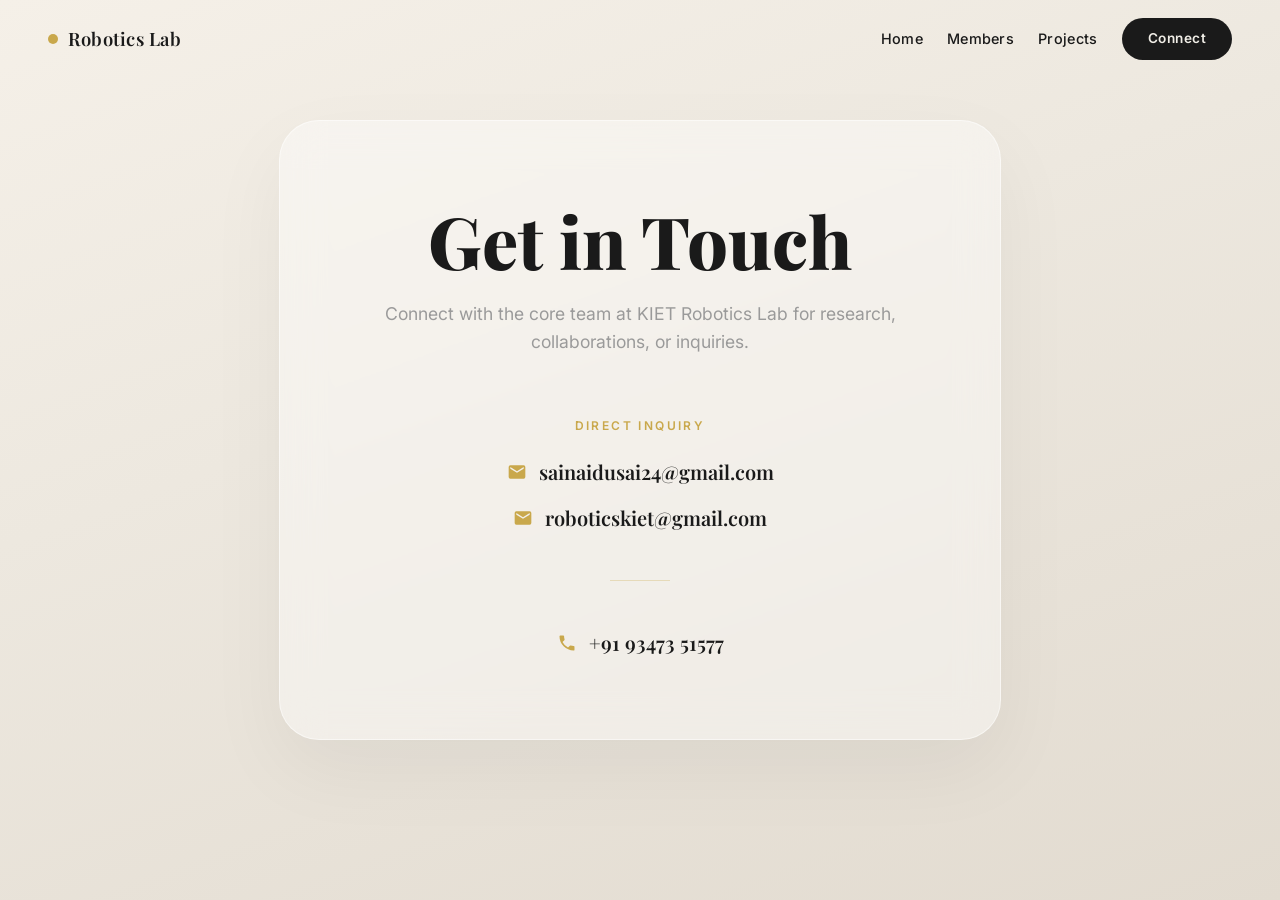
==== commit 300d4d28: "Update join.html" ====
--- a/join.html
+++ b/join.html
@@ -5,7 +5,7 @@
   <meta charset="UTF-8">
   <meta name="viewport" content="width=device-width, initial-scale=1.0">
   <title>Connect — KRL</title>
-  <link rel="stylesheet" href="style.css?v=3">
+  <link rel="stylesheet" href="style.css?v=10">
   <style>
     /* Contact Panel Specific Styles */
     body.page-join {
@@ -57,9 +57,9 @@
       margin: 0 auto;
     }
 
-    /* Email Section */
+    /* Email / Phone Section */
     .email-container {
-      margin-bottom: 80px;
+      margin-bottom: 0;
     }
 
     .email-label {
@@ -68,120 +68,58 @@
       letter-spacing: 0.2em;
       text-transform: uppercase;
       color: var(--gold);
-      margin-bottom: 12px;
+      margin-bottom: 20px;
     }
 
-    .contact-email-link {
-      font-family: var(--serif);
-      font-size: clamp(24px, 4vw, 44px);
-      font-weight: 700;
+    .contact-row {
+      display: flex;
+      flex-direction: column;
+      gap: 14px;
+      align-items: center;
+    }
+
+    .contact-item {
+      display: flex;
+      align-items: center;
+      gap: 12px;
+      font-size: clamp(15px, 2.5vw, 20px);
       color: var(--text);
       text-decoration: none;
-      transition: all 0.3s var(--ease-expo);
-      display: inline-block;
-      position: relative;
+      font-family: var(--serif);
+      font-weight: 600;
+      transition: color 0.25s ease;
     }
 
-    .contact-email-link::after {
-      content: '';
-      position: absolute;
-      bottom: -4px;
-      left: 0;
-      width: 100%;
-      height: 2px;
-      background: var(--gold);
-      transform: scaleX(0);
-      transform-origin: right;
-      transition: transform 0.45s var(--ease-expo);
+    .contact-item:hover {
+      color: var(--gold);
     }
 
-    .contact-email-link:hover::after {
-      transform: scaleX(1);
-      transform-origin: left;
+    .contact-item svg {
+      flex-shrink: 0;
+      color: var(--gold);
     }
 
-    .contact-email-link:hover {
-      color: var(--gold);
-      transform: translateY(-2px);
-    }
-
-    /* LinkedIn Grid */
-    .linkedin-section {
-      text-align: left;
-    }
-
-    .linkedin-label {
-      font-size: 0.75rem;
-      font-weight: 600;
-      letter-spacing: 0.2em;
-      text-transform: uppercase;
-      color: var(--gold);
-      margin-bottom: 40px;
-      text-align: center;
-    }
-
-    .linkedin-grid {
-      display: grid;
-      grid-template-columns: repeat(2, 1fr);
-      gap: 24px;
-    }
-
-    .linkedin-card {
-      background: rgba(255, 255, 255, 0.6);
-      padding: 24px 32px;
-      border-radius: 20px;
-      display: flex;
-      align-items: center;
-      gap: 16px;
-      text-decoration: none;
-      color: var(--text);
-      border: 1px solid rgba(0, 0, 0, 0.04);
-      transition: all 0.3s var(--ease-expo);
-      cursor: none;
-    }
-
-    .linkedin-card:hover {
-      background: white;
-      transform: translateY(-5px);
-      box-shadow: 0 15px 40px rgba(0, 77, 181, 0.08);
-      border-color: #0077b5;
-    }
-
-    .linkedin-icon {
-      width: 44px;
-      height: 44px;
-      background: #0077b5;
-      color: white;
-      border-radius: 12px;
-      display: flex;
-      align-items: center;
-      justify-content: center;
-      flex-shrink: 0;
-    }
-
-    .linkedin-info h3 {
-      font-size: 1.1rem;
-      font-weight: 700;
-      margin-bottom: 2px;
-    }
-
-    .linkedin-info p {
-      font-size: 0.8rem;
-      color: var(--grey);
+    .contact-divider {
+      width: 60px;
+      height: 1.5px;
+      background: rgba(201,168,76,0.3);
+      margin: 32px auto;
     }
 
     @media (max-width: 768px) {
+      *, *::before, *::after {
+        animation: none !important;
+        transition: none !important;
+      }
       .contact-panel {
         margin: 80px 24px;
-        padding: 60px 24px;
+        padding: 40px 20px;
+        opacity: 1 !important;
+        transform: none !important;
       }
-
-      .linkedin-grid {
-        grid-template-columns: 1fr;
-      }
-
-      .contact-email-link {
-        font-size: 20px;
+      .contact-item {
+        font-size: 15px;
+        word-break: break-all;
       }
     }
   </style>
@@ -219,92 +157,30 @@
 
     <div class="email-container">
       <div class="email-label">Direct Inquiry</div>
-      <div style="display: flex; flex-direction: column; gap: 10px;">
-        <a href="https://mail.google.com/mail/?view=cm&fs=1&to=sainaidusai24@gmail.com" target="_blank"
-          class="contact-email-link">
+      <div class="contact-row">
+
+        <a href="https://mail.google.com/mail/?view=cm&fs=1&to=sainaidusai24@gmail.com" target="_blank" class="contact-item">
+          <svg width="20" height="20" viewBox="0 0 24 24" fill="currentColor"><path d="M20 4H4a2 2 0 00-2 2v12a2 2 0 002 2h16a2 2 0 002-2V6a2 2 0 00-2-2zm0 4l-8 5-8-5V6l8 5 8-5v2z"/></svg>
           sainaidusai24@gmail.com
         </a>
-        <a href="https://mail.google.com/mail/?view=cm&fs=1&to=ballaanilkumar369@gmail.com" target="_blank"
-          class="contact-email-link">
-          ballaanilkumar369@gmail.com
-        </a>
-      </div>
-    </div>
 
-    <div class="linkedin-section">
-      <div class="linkedin-label">Connect with Leads</div>
-      <div class="linkedin-grid">
-
-        <a href="https://www.linkedin.com/in/saiyakkati/" target="_blank" class="linkedin-card">
-          <div class="linkedin-icon">
-            <svg width="24" height="24" viewBox="0 0 24 24" fill="currentColor">
-              <path
-                d="M19 3a2 2 0 0 1 2 2v14a2 2 0 0 1-2 2H5a2 2 0 0 1-2-2V5a2 2 0 0 1 2-2h14m-.5 15.5v-5.3a3.26 3.26 0 0 0-3.26-3.26c-.85 0-1.84.52-2.32 1.3v-1.11h-2.79v8.37h2.79v-4.93c0-.77.62-1.4 1.39-1.4a1.4 1.4 0 0 1 1.4 1.4v4.93h2.79M6.88 8.56a1.68 1.68 0 0 0 1.68-1.68c0-.93-.75-1.69-1.68-1.69a1.69 1.69 0 0 0-1.69 1.69c0 .93.76 1.68 1.69 1.68m1.39 9.94v-8.37H5.5v8.37h2.77z" />
-            </svg>
-          </div>
-          <div class="linkedin-info">
-            <h3>Y. Sai</h3>
-            <p>Lab Lead</p>
-          </div>
+        <a href="https://mail.google.com/mail/?view=cm&fs=1&to=roboticskiet@gmail.com" target="_blank" class="contact-item">
+          <svg width="20" height="20" viewBox="0 0 24 24" fill="currentColor"><path d="M20 4H4a2 2 0 00-2 2v12a2 2 0 002 2h16a2 2 0 002-2V6a2 2 0 00-2-2zm0 4l-8 5-8-5V6l8 5 8-5v2z"/></svg>
+          roboticskiet@gmail.com
         </a>
 
-        <a href="https://linkedin.com/in/krishnadune" target="_blank" class="linkedin-card">
-          <div class="linkedin-icon">
-            <svg width="24" height="24" viewBox="0 0 24 24" fill="currentColor">
-              <path
-                d="M19 3a2 2 0 0 1 2 2v14a2 2 0 0 1-2 2H5a2 2 0 0 1-2-2V5a2 2 0 0 1 2-2h14m-.5 15.5v-5.3a3.26 3.26 0 0 0-3.26-3.26c-.85 0-1.84.52-2.32 1.3v-1.11h-2.79v8.37h2.79v-4.93c0-.77.62-1.4 1.39-1.4a1.4 1.4 0 0 1 1.4 1.4v4.93h2.79M6.88 8.56a1.68 1.68 0 0 0 1.68-1.68c0-.93-.75-1.69-1.68-1.69a1.69 1.69 0 0 0-1.69 1.69c0 .93.76 1.68 1.69 1.68m1.39 9.94v-8.37H5.5v8.37h2.77z" />
-            </svg>
-          </div>
-          <div class="linkedin-info">
-            <h3>Krishna</h3>
-            <p>Lab Lead & Developer</p>
-          </div>
-        </a>
+        <div class="contact-divider"></div>
 
-        <a href="https://www.linkedin.com/in/anil3423/" target="_blank" class="linkedin-card">
-          <div class="linkedin-icon">
-            <svg width="24" height="24" viewBox="0 0 24 24" fill="currentColor">
-              <path
-                d="M19 3a2 2 0 0 1 2 2v14a2 2 0 0 1-2 2H5a2 2 0 0 1-2-2V5a2 2 0 0 1 2-2h14m-.5 15.5v-5.3a3.26 3.26 0 0 0-3.26-3.26c-.85 0-1.84.52-2.32 1.3v-1.11h-2.79v8.37h2.79v-4.93c0-.77.62-1.4 1.39-1.4a1.4 1.4 0 0 1 1.4 1.4v4.93h2.79M6.88 8.56a1.68 1.68 0 0 0 1.68-1.68c0-.93-.75-1.69-1.68-1.69a1.69 1.69 0 0 0-1.69 1.69c0 .93.76 1.68 1.69 1.68m1.39 9.94v-8.37H5.5v8.37h2.77z" />
-            </svg>
-          </div>
-          <div class="linkedin-info">
-            <h3>Anil Kumar</h3>
-            <p>Core AR/VR Lead</p>
-          </div>
-        </a>
-
-        <a href="https://www.linkedin.com/in/vijay-kumar-gorli/" target="_blank" class="linkedin-card">
-          <div class="linkedin-icon">
-            <svg width="24" height="24" viewBox="0 0 24 24" fill="currentColor">
-              <path
-                d="M19 3a2 2 0 0 1 2 2v14a2 2 0 0 1-2 2H5a2 2 0 0 1-2-2V5a2 2 0 0 1 2-2h14m-.5 15.5v-5.3a3.26 3.26 0 0 0-3.26-3.26c-.85 0-1.84.52-2.32 1.3v-1.11h-2.79v8.37h2.79v-4.93c0-.77.62-1.4 1.39-1.4a1.4 1.4 0 0 1 1.4 1.4v4.93h2.79M6.88 8.56a1.68 1.68 0 0 0 1.68-1.68c0-.93-.75-1.69-1.68-1.69a1.69 1.69 0 0 0-1.69 1.69c0 .93.76 1.68 1.69 1.68m1.39 9.94v-8.37H5.5v8.37h2.77z" />
-            </svg>
-          </div>
-          <div class="linkedin-info">
-            <h3>Vijay Kumar</h3>
-            <p>Navigation Lead</p>
-          </div>
-        </a>
-
-        <a href="https://www.linkedin.com/in/vamsi-krishna-vechalapu-a44792310/" target="_blank" class="linkedin-card">
-          <div class="linkedin-icon">
-            <svg width="24" height="24" viewBox="0 0 24 24" fill="currentColor">
-              <path
-                d="M19 3a2 2 0 0 1 2 2v14a2 2 0 0 1-2 2H5a2 2 0 0 1-2-2V5a2 2 0 0 1 2-2h14m-.5 15.5v-5.3a3.26 3.26 0 0 0-3.26-3.26c-.85 0-1.84.52-2.32 1.3v-1.11h-2.79v8.37h2.79v-4.93c0-.77.62-1.4 1.39-1.4a1.4 1.4 0 0 1 1.4 1.4v4.93h2.79M6.88 8.56a1.68 1.68 0 0 0 1.68-1.68c0-.93-.75-1.69-1.68-1.69a1.69 1.69 0 0 0-1.69 1.69c0 .93.76 1.68 1.69 1.68m1.39 9.94v-8.37H5.5v8.37h2.77z" />
-            </svg>
-          </div>
-          <div class="linkedin-info">
-            <h3>Vamsi Krishna</h3>
-            <p>Navigation Lead</p>
-          </div>
+        <a href="tel:+919347351577" class="contact-item">
+          <svg width="20" height="20" viewBox="0 0 24 24" fill="currentColor"><path d="M6.62 10.79a15.05 15.05 0 006.59 6.59l2.2-2.2a1 1 0 011.01-.24 11.36 11.36 0 003.56.57 1 1 0 011 1V20a1 1 0 01-1 1A17 17 0 013 4a1 1 0 011-1h3.5a1 1 0 011 1 11.36 11.36 0 00.57 3.56 1 1 0 01-.25 1.01l-2.2 2.22z"/></svg>
+          +91 93473 51577
         </a>
 
       </div>
     </div>
   </div>
 
-  <script src="script.js?v=3"></script>
+  <script src="script.js?v=10"></script>
 </body>
 
-</html>+</html>
--- a/style.css
+++ b/style.css
@@ -1326,49 +1326,84 @@
   .about-stats { gap: 32px; }
 
   #projectsInner {
-    display: flex;
-    flex-direction: column;
-    padding-top: 80px;
-    min-height: 100vh;
-  }
-
-  .projects-waves {
-    position: absolute;
-    top: 0; left: 0;
-    width: 100%; height: 100%;
-    pointer-events: none;
-  }
-
-  .projects-top-label {
-    position: relative;
-    top: auto; right: auto;
-    text-align: right;
-    padding: 0 24px;
-    margin-bottom: 20px;
-  }
-
-  .projects-scatter {
-    position: relative;
-    inset: auto;
-    min-height: 90vh;
-    padding: 0 24px;
-  }
-
-  .projects-cursive {
-    position: static;
-    text-align: right;
-    padding: 20px 24px;
-  }
-
-  .project-pill { font-size: 0.78rem; padding: 10px 20px; }
-  .project-pill:nth-child(1) { top: 2%;  left: 5%; }
-  .project-pill:nth-child(2) { top: 10%; left: 42%; }
-  .project-pill:nth-child(3) { top: 20%; left: 2%; }
-  .project-pill:nth-child(4) { top: 30%; left: 38%; }
-  .project-pill:nth-child(5) { top: 42%; left: 5%; }
-  .project-pill:nth-child(6) { top: 52%; left: 32%; }
-  .project-pill:nth-child(7) { top: 62%; left: 2%; }
-  .project-pill:nth-child(8) { top: 72%; left: 28%; }
+    display: flex !important;
+    flex-direction: column !important;
+    min-height: auto !important;
+    padding: 60px 0 0 !important;
+    height: auto !important;
+    background: var(--bg) !important;
+  }
+
+  #projectsInner .projects-scatter {
+    position: relative !important;
+    inset: auto !important;
+    display: flex !important;
+    flex-direction: column !important;
+    align-items: center !important;
+    justify-content: center !important;
+    gap: 16px !important;
+    padding: 20px 24px 80px !important;
+    min-height: auto !important;
+    height: auto !important;
+    transform: none !important;
+    opacity: 1 !important;
+  }
+
+  #projectsInner .project-pill {
+    position: relative !important;
+    top: auto !important;
+    left: auto !important;
+    right: auto !important;
+    bottom: auto !important;
+    transform: none !important;
+    width: fit-content !important;
+    max-width: 90% !important;
+    white-space: normal !important;
+    text-align: center !important;
+    font-size: 0.9rem !important;
+    padding: 14px 24px !important;
+    margin: 4px 0 !important;
+    box-shadow: 0 4px 20px rgba(0, 0, 0, 0.08) !important;
+    animation: float-mobile-alt 4s ease-in-out infinite alternate !important;
+    display: block !important;
+    opacity: 1 !important;
+    visibility: visible !important;
+  }
+
+  @keyframes float-mobile-alt {
+    from { transform: translateY(0); }
+    to { transform: translateY(-8px); }
+  }
+
+  #projectsInner .project-pill:nth-child(n) {
+    top: auto !important;
+    left: auto !important;
+  }
+
+  #projectsInner .projects-top-label {
+    position: relative !important;
+    top: auto !important;
+    right: auto !important;
+    text-align: center !important;
+    padding: 20px !important;
+    margin-bottom: 20px !important;
+    opacity: 1 !important;
+    transform: none !important;
+  }
+
+  #projectsInner .projects-cursive {
+    position: relative !important;
+    bottom: auto !important;
+    right: auto !important;
+    text-align: center !important;
+    padding: 40px 20px !important;
+    opacity: 0.7 !important;
+    display: block !important;
+  }
+
+  #projectsInner .projects-waves {
+    display: none !important;
+  }
 
   #membersInner {
     display: flex;
@@ -1569,3 +1604,5 @@
 #heroInner:hover ~ .cursor-dot {
   opacity: 0 !important;
 }
+
+
